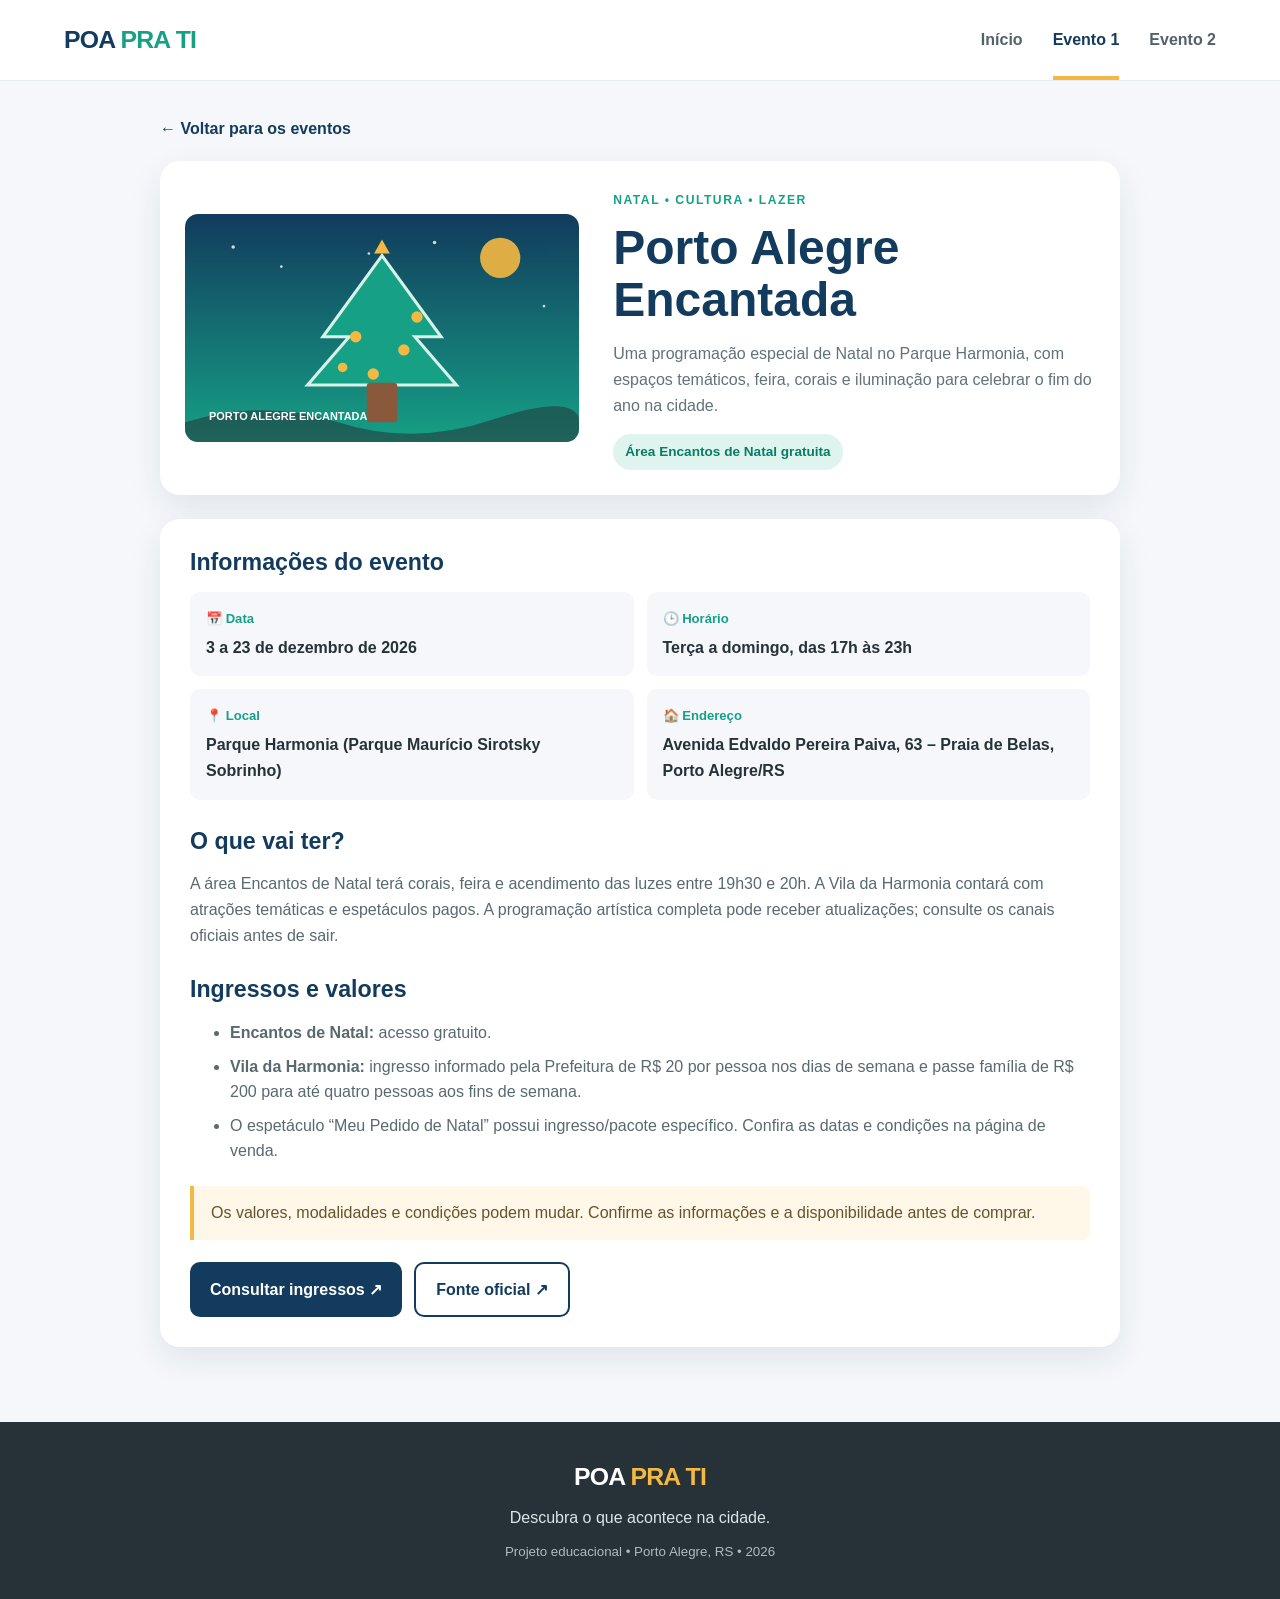
==== evento1.html @ 7d639419 "aaa" ====
<!DOCTYPE html>
<html lang="pt-BR">
<head>
  <meta charset="UTF-8">
  <meta name="viewport" content="width=device-width, initial-scale=1.0">
  <meta name="description" content="Informações sobre o Porto Alegre Encantada 2026.">
  <title>Porto Alegre Encantada | POA PRA TI</title>
  <link rel="stylesheet" href="css/style.css">
  <script src="js/script.js" defer></script>
</head>
<body>
  <header class="topo">
    <a class="logo" href="index.html">POA <span>PRA TI</span></a>
    <button class="menu-toggle" aria-label="Abrir menu" aria-expanded="false">☰</button>
    <nav class="navegacao"><a href="index.html">Início</a><a class="ativo" href="evento1.html">Evento 1</a><a href="evento2.html">Evento 2</a></nav>
  </header>
  <main class="pagina-evento">
    <a class="voltar" href="index.html">← Voltar para os eventos</a>
    <div class="detalhe-hero">
      <img src="imagens/natal.svg" alt="Ilustração temática do Porto Alegre Encantada">
      <div><span class="etiqueta">NATAL • CULTURA • LAZER</span><h1>Porto Alegre Encantada</h1>
        <p>Uma programação especial de Natal no Parque Harmonia, com espaços temáticos, feira, corais e iluminação para celebrar o fim do ano na cidade.</p>
        <span class="tag-gratis">Área Encantos de Natal gratuita</span>
      </div>
    </div>
    <section class="detalhes">
      <h2>Informações do evento</h2>
      <div class="informacoes-grid">
        <div class="info"><span>📅 Data</span><strong>3 a 23 de dezembro de 2026</strong></div>
        <div class="info"><span>🕒 Horário</span><strong>Terça a domingo, das 17h às 23h</strong></div>
        <div class="info"><span>📍 Local</span><strong>Parque Harmonia (Parque Maurício Sirotsky Sobrinho)</strong></div>
        <div class="info"><span>🏠 Endereço</span><strong>Avenida Edvaldo Pereira Paiva, 63 – Praia de Belas, Porto Alegre/RS</strong></div>
      </div>
      <h2>O que vai ter?</h2>
      <p>A área Encantos de Natal terá corais, feira e acendimento das luzes entre 19h30 e 20h. A Vila da Harmonia contará com atrações temáticas e espetáculos pagos. A programação artística completa pode receber atualizações; consulte os canais oficiais antes de sair.</p>
      <h2>Ingressos e valores</h2>
      <ul class="lista-detalhes">
        <li><strong>Encantos de Natal:</strong> acesso gratuito.</li>
        <li><strong>Vila da Harmonia:</strong> ingresso informado pela Prefeitura de R$ 20 por pessoa nos dias de semana e passe família de R$ 200 para até quatro pessoas aos fins de semana.</li>
        <li>O espetáculo “Meu Pedido de Natal” possui ingresso/pacote específico. Confira as datas e condições na página de venda.</li>
      </ul>
      <div class="aviso">Os valores, modalidades e condições podem mudar. Confirme as informações e a disponibilidade antes de comprar.</div>
      <div class="acoes">
        <a class="botao botao-azul" href="https://zig.tickets/evento/porto-alegre-encantada-vila-da-harmonia" target="_blank" rel="noopener">Consultar ingressos ↗</a>
        <a class="botao botao-contorno" href="https://prefeitura.poa.br/gp/noticias/porto-alegre-encantada-tera-atracoes-ineditas-de-natal-e-festa-de-reveillon-no-harmonia" target="_blank" rel="noopener">Fonte oficial ↗</a>
      </div>
    </section>
  </main>
  <footer class="rodape"><a class="logo logo-rodape" href="index.html">POA <span>PRA TI</span></a><p>Descubra o que acontece na cidade.</p><small>Projeto educacional • Porto Alegre, RS • 2026</small></footer>
</body>
</html>
---- css/style.css ----
:root {
  --azul: #123B5D;
  --verde: #16A085;
  --amarelo: #F4B942;
  --cinza: #F5F7FA;
  --grafite: #263238;
  --branco: #FFFFFF;
  --sombra: 0 12px 32px rgba(18, 59, 93, .09);
}
* { box-sizing: border-box; }
html { scroll-behavior: smooth; }
body { margin: 0; font-family: Arial, Helvetica, sans-serif; color: var(--grafite); background: var(--cinza); line-height: 1.6; }
a { color: inherit; }
.topo { min-height: 76px; padding: 0 max(5%, calc((100% - 1180px)/2)); display: flex; align-items: center; justify-content: space-between; gap: 24px; background: var(--branco); border-bottom: 1px solid #e6ebef; }
.logo { color: var(--azul); text-decoration: none; font-weight: 900; font-size: 1.55rem; letter-spacing: -.8px; }
.logo span { color: var(--verde); }
.navegacao { display: flex; gap: 30px; }
.navegacao a { text-decoration: none; font-weight: 700; color: #52616a; padding: 27px 0 23px; border-bottom: 4px solid transparent; }
.navegacao a:hover, .navegacao a.ativo { color: var(--azul); border-color: var(--amarelo); }
.menu-toggle { display: none; border: 0; background: transparent; font-size: 1.7rem; color: var(--azul); cursor: pointer; }
.hero { max-width: 1180px; margin: 38px auto 26px; padding: 58px 6%; border-radius: 26px; background: var(--azul); color: var(--branco); display: grid; grid-template-columns: 1.1fr .9fr; align-items: center; gap: 30px; overflow: hidden; }
.etiqueta, .sobretitulo { display: inline-block; color: var(--verde); font-size: .76rem; font-weight: 900; letter-spacing: 1.5px; }
.hero .etiqueta { color: var(--amarelo); }
.hero h1 { margin: 15px 0; font-size: clamp(2.2rem, 4.4vw, 3.65rem); line-height: 1.08; letter-spacing: -1.8px; }
.hero h1 span { color: var(--amarelo); }
.hero p { max-width: 520px; color: #e0eaf0; font-size: 1.05rem; }
.botao { display: inline-flex; align-items: center; justify-content: center; gap: 12px; text-decoration: none; font-weight: 800; padding: 13px 20px; border-radius: 10px; transition: transform .2s, filter .2s; }
.botao:hover { transform: translateY(-2px); filter: brightness(.97); }
.botao-amarelo { background: var(--amarelo); color: var(--grafite); margin-top: 12px; }
.botao-azul { background: var(--azul); color: var(--branco); }
.botao-contorno { border: 2px solid var(--azul); color: var(--azul); }
.hero-arte { min-height: 280px; position: relative; display: flex; align-items: end; justify-content: center; }
.selo { position: absolute; top: 0; right: 5%; z-index: 2; background: var(--amarelo); color: var(--grafite); border-radius: 50%; width: 112px; height: 112px; display: grid; place-content: center; text-align: center; font-weight: 900; font-size: .72rem; transform: rotate(9deg); }
.cidade { width: 100%; height: 210px; position: relative; border-bottom: 5px solid var(--verde); }
.sol { position: absolute; width: 105px; height: 105px; border-radius: 50%; background: var(--amarelo); top: 5px; left: 22%; }
.predio { position: absolute; bottom: 0; background: #1b597f; border: 3px solid #4b819e; border-bottom: 0; }
.p1 { left: 4%; width: 22%; height: 100px; }.p2 { left: 27%; width: 23%; height: 150px; background: #16A085; }.p3 { left: 51%; width: 20%; height: 120px; }.p4 { left: 72%; width: 24%; height: 175px; background: #16A085; }
.predio:after { content: "▦  ▦\\A ▦  ▦\\A ▦  ▦"; white-space: pre; color: #d7e7ec; line-height: 1.9; display: block; text-align: center; padding-top: 8px; }
.linha-chao { position: absolute; bottom: -5px; width: 100%; border-bottom: 5px solid var(--amarelo); }
.hero-legenda { position: absolute; bottom: -27px; right: 0; color: #d7e7ec; font-size: .65rem; letter-spacing: 2px; }
.faixa-info { max-width: 1180px; margin: 0 auto; display: grid; grid-template-columns: repeat(3,1fr); gap: 12px; }
.faixa-info div { background: var(--branco); border-radius: 12px; padding: 15px; display: flex; gap: 12px; align-items: center; font-weight: 700; color: var(--azul); }
.faixa-info strong { font-size: 1.35rem; }
.secao { max-width: 1180px; margin: 76px auto; }
.titulo-secao { display: flex; justify-content: space-between; align-items: end; gap: 20px; margin-bottom: 25px; }
h2 { color: var(--azul); font-size: clamp(1.7rem, 3vw, 2.25rem); line-height: 1.2; margin: 7px 0; }
.titulo-secao p { color: #69777f; max-width: 340px; margin: 0; }
.filtros { display: flex; flex-wrap: wrap; align-items: end; gap: 12px; padding: 18px; background: var(--branco); border-radius: 14px; margin-bottom: 22px; }
.busca-label { font-weight: 800; color: var(--azul); font-size: .85rem; }
.filtros input, .filtros select { min-height: 44px; border: 1px solid #d7dfe5; border-radius: 8px; padding: 9px 12px; font: inherit; background: white; }
.filtros input { flex: 1 1 230px; }.filtros select { min-width: 190px; }
.grade-eventos { display: grid; grid-template-columns: repeat(2, minmax(0,1fr)); gap: 24px; }
.card-evento { background: var(--branco); border-radius: 18px; overflow: hidden; box-shadow: var(--sombra); transition: transform .2s; }
.card-evento:hover { transform: translateY(-4px); }
.imagem-card { display: block; height: 230px; background: var(--azul); overflow: hidden; }
.imagem-card img { width: 100%; height: 100%; object-fit: cover; display: block; }
.card-conteudo { padding: 22px; }
.categoria { color: var(--verde); font-weight: 900; font-size: .72rem; letter-spacing: 1.2px; }
.card-conteudo h3 { color: var(--azul); margin: 8px 0; font-size: 1.45rem; }
.card-conteudo p { color: #66747c; margin: 0 0 17px; }
.dados-card { display: flex; flex-wrap: wrap; gap: 10px 18px; color: #596970; font-size: .87rem; }
.card-rodape { border-top: 1px solid #edf0f2; margin-top: 18px; padding-top: 15px; display: flex; justify-content: space-between; align-items: center; gap: 12px; }
.preco { color: var(--azul); font-size: .82rem; font-weight: 800; }.preco.gratuito { color: var(--verde); }
.link-seta { color: var(--azul); font-weight: 900; text-decoration: none; white-space: nowrap; }.link-seta:hover { color: var(--verde); }
.sem-resultados { background: white; border-radius: 12px; padding: 24px; text-align: center; }
.sobre { max-width: 1180px; margin: 0 auto 75px; padding: 40px; background: #e8f4f1; border-radius: 20px; display: grid; grid-template-columns: 150px 1fr; gap: 30px; align-items: center; }
.sobre p { max-width: 780px; color: #52636b; margin-bottom: 0; }
.sobre-icone { width: 130px; height: 130px; border-radius: 24px; background: var(--azul); color: white; display: grid; place-content: center; text-align: center; font-weight: 900; font-size: 1.8rem; line-height: 1.1; transform: rotate(-4deg); }
.sobre-icone span { color: var(--amarelo); font-size: 1.1rem; }
.rodape { background: var(--grafite); color: #dce4e8; text-align: center; padding: 35px 20px; }
.logo-rodape { color: white; }.logo-rodape span { color: var(--amarelo); }
.rodape p { margin: 8px 0; }.rodape small { color: #aebbc1; }
.pagina-evento { max-width: 1000px; margin: 35px auto 75px; padding: 0 20px; }
.voltar { display: inline-block; color: var(--azul); font-weight: 800; text-decoration: none; margin-bottom: 20px; }
.detalhe-hero { display: grid; grid-template-columns: .9fr 1.1fr; gap: 34px; align-items: center; background: white; padding: 25px; border-radius: 20px; box-shadow: var(--sombra); }
.detalhe-hero img { width: 100%; border-radius: 13px; display: block; }
.detalhe-hero h1 { color: var(--azul); font-size: clamp(2rem,4vw,3rem); line-height: 1.08; margin: 10px 0; }
.detalhe-hero p { color: #62717a; }
.tag-gratis { display: inline-block; padding: 7px 12px; border-radius: 30px; background: #e0f4ef; color: #087c66; font-size: .85rem; font-weight: 900; }
.detalhes { background: white; padding: 30px; border-radius: 20px; margin-top: 24px; box-shadow: var(--sombra); }
.detalhes h2 { font-size: 1.45rem; margin: 28px 0 15px; }.detalhes h2:first-child { margin-top: 0; }
.informacoes-grid { display: grid; grid-template-columns: repeat(2,1fr); gap: 13px; }
.info { padding: 16px; background: var(--cinza); border-radius: 10px; display: flex; flex-direction: column; gap: 6px; }
.info span { color: var(--verde); font-size: .82rem; font-weight: 900; }.info strong { color: var(--grafite); }
.detalhes p, .lista-detalhes { color: #596970; }.lista-detalhes li { margin: 8px 0; }
.aviso { border-left: 4px solid var(--amarelo); background: #fff8e8; padding: 14px 17px; border-radius: 0 8px 8px 0; color: #66532c; margin: 22px 0; }
.acoes { display: flex; flex-wrap: wrap; gap: 12px; margin-top: 22px; }
@media (max-width: 900px) {
  .hero, .secao, .faixa-info, .sobre { margin-left: 20px; margin-right: 20px; }
  .hero { padding: 42px 5%; }.titulo-secao { align-items: start; flex-direction: column; }
}
@media (max-width: 650px) {
  .topo { padding: 0 20px; min-height: 68px; position: relative; }
  .menu-toggle { display: block; }
  .navegacao { display: none; position: absolute; top: 68px; left: 0; right: 0; z-index: 5; background: white; padding: 10px 20px 18px; flex-direction: column; gap: 0; box-shadow: var(--sombra); }
  .navegacao.aberto { display: flex; }.navegacao a { padding: 12px 0; border-bottom: 0; }
  .hero { grid-template-columns: 1fr; margin-top: 18px; padding: 34px 25px; }.hero-arte { min-height: 230px; }
  .faixa-info { grid-template-columns: 1fr; }.grade-eventos { grid-template-columns: 1fr; }
  .sobre { grid-template-columns: 1fr; padding: 28px; }.sobre-icone { width: 100px; height: 100px; }
  .detalhe-hero { grid-template-columns: 1fr; padding: 16px; }.informacoes-grid { grid-template-columns: 1fr; }
  .detalhes { padding: 22px; }.card-rodape { align-items: start; flex-direction: column; }
}
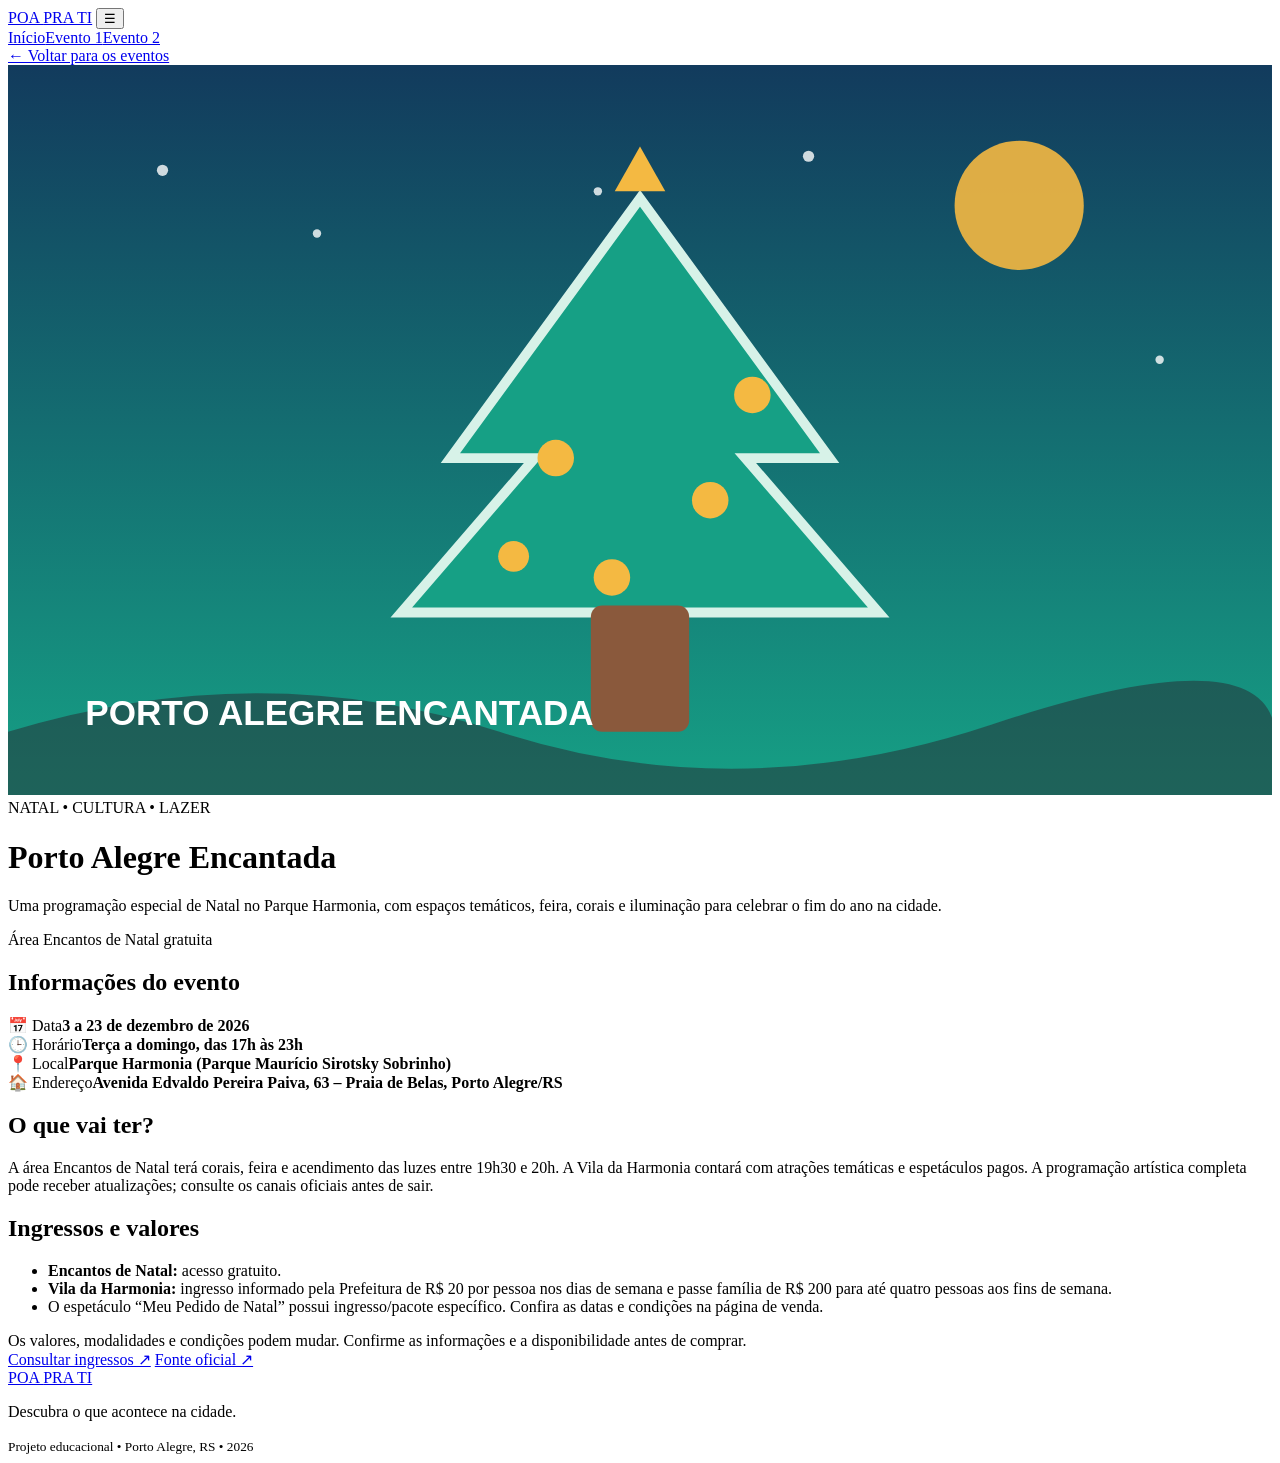
==== commit cca05746: "Add files via upload" ====
--- a/evento1.html
+++ b/evento1.html
@@ -5,8 +5,8 @@
   <meta name="viewport" content="width=device-width, initial-scale=1.0">
   <meta name="description" content="Informações sobre o Porto Alegre Encantada 2026.">
   <title>Porto Alegre Encantada | POA PRA TI</title>
-  <link rel="stylesheet" href="css/style.css">
-  <script src="js/script.js" defer></script>
+  <link rel="stylesheet" href="/style.css">
+  <script src="/script.js" defer></script>
 </head>
 <body>
   <header class="topo">
